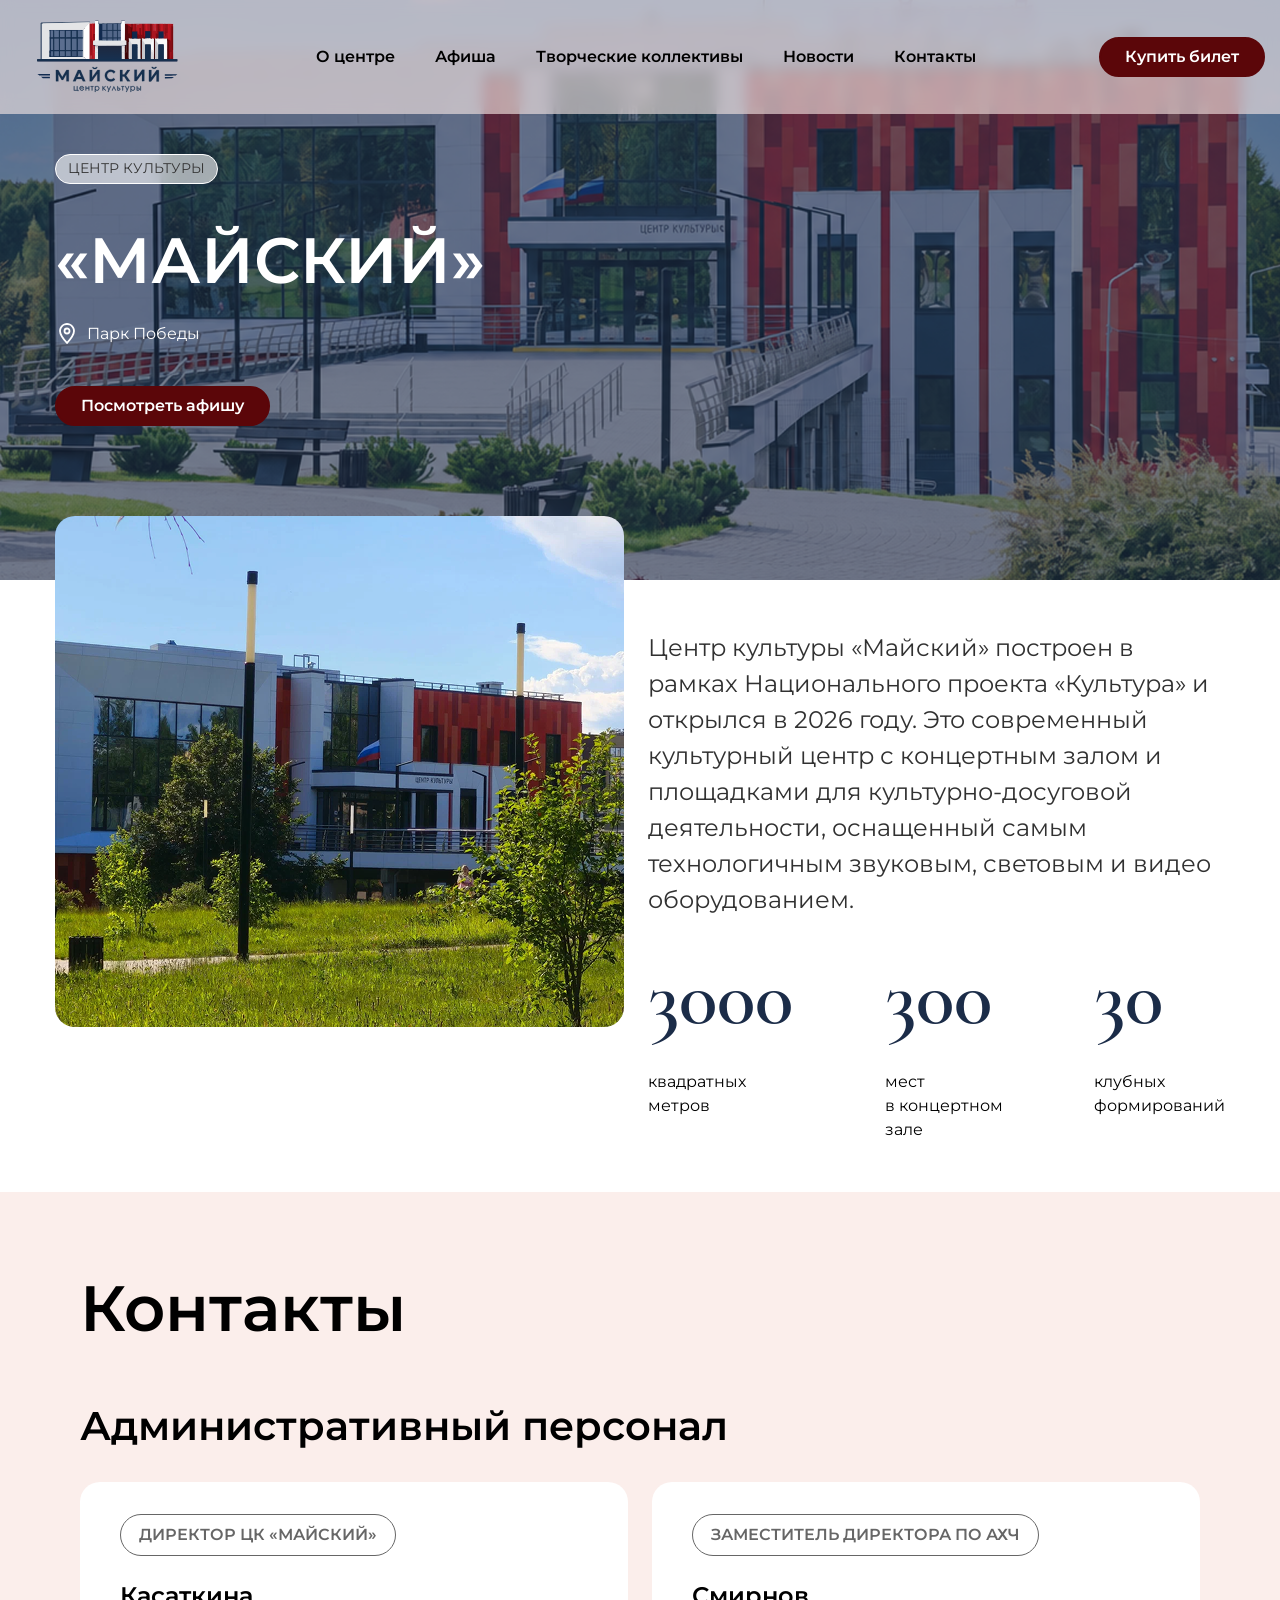
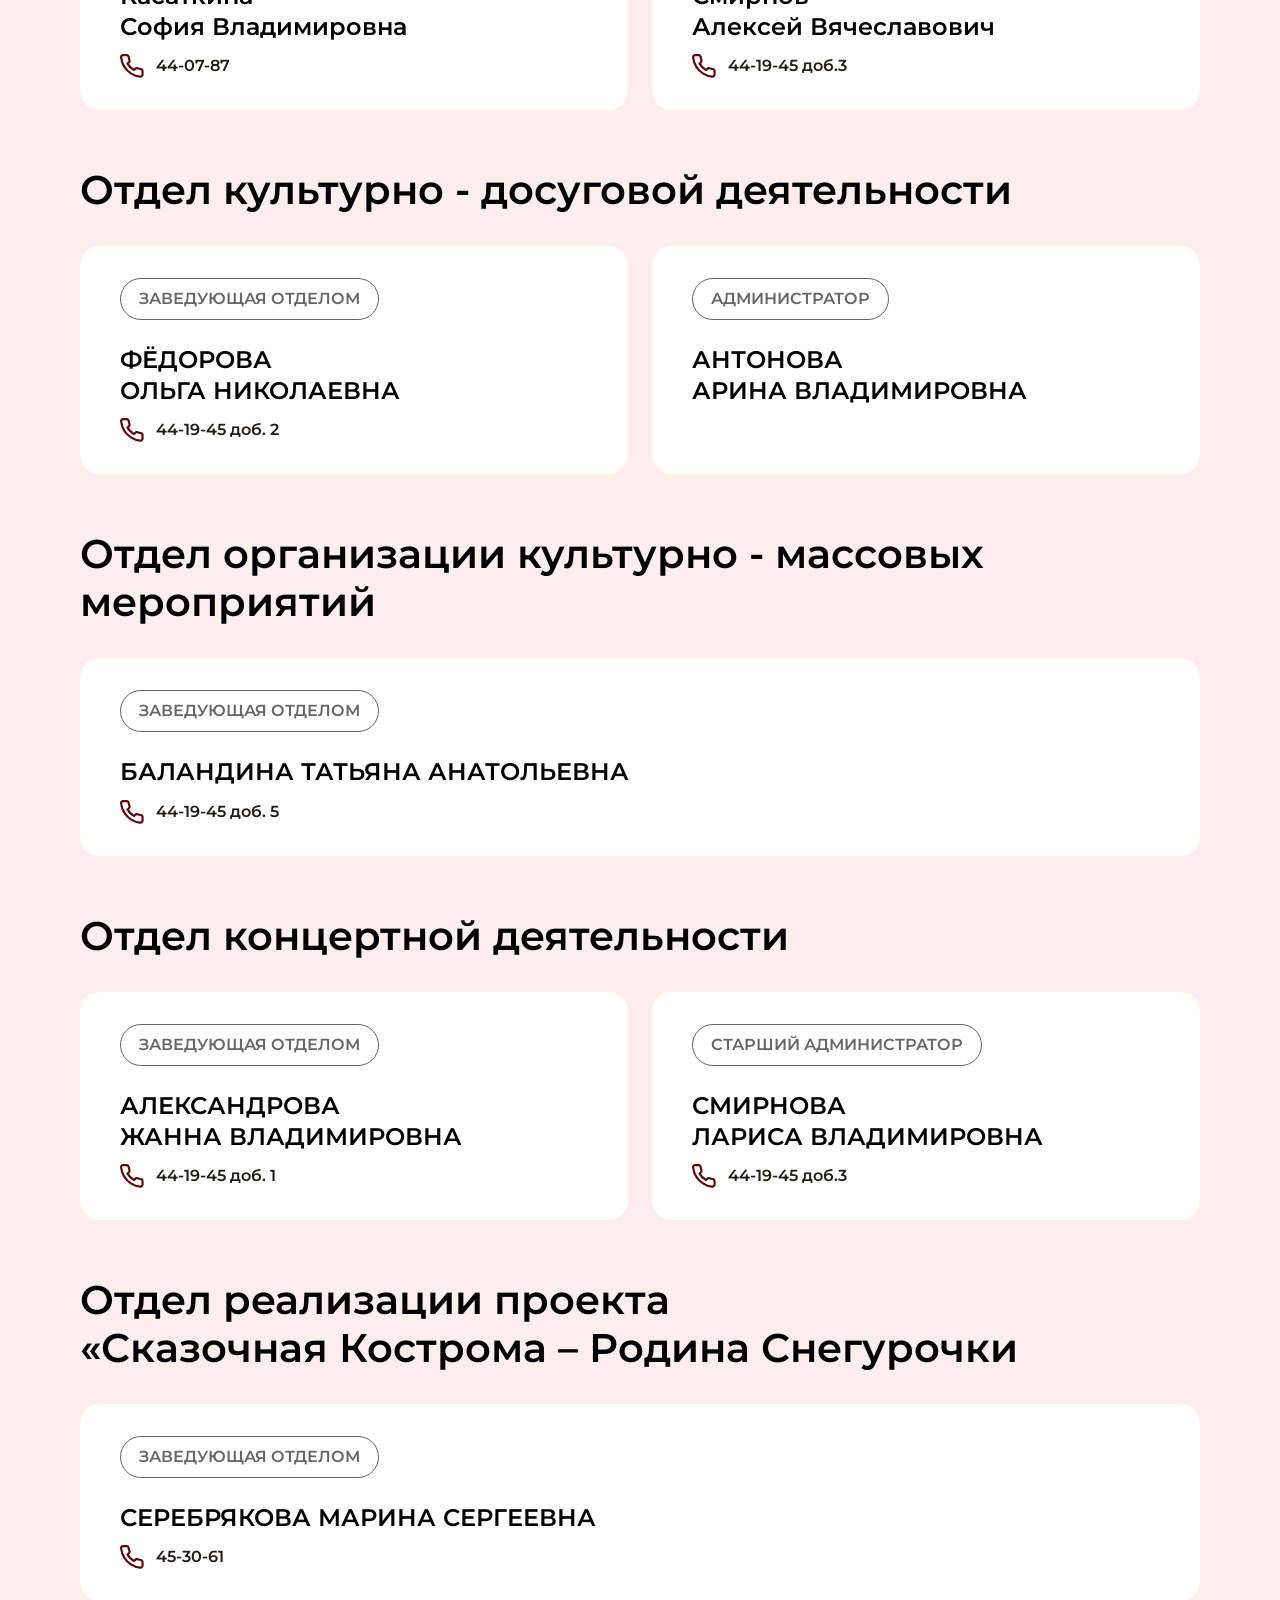
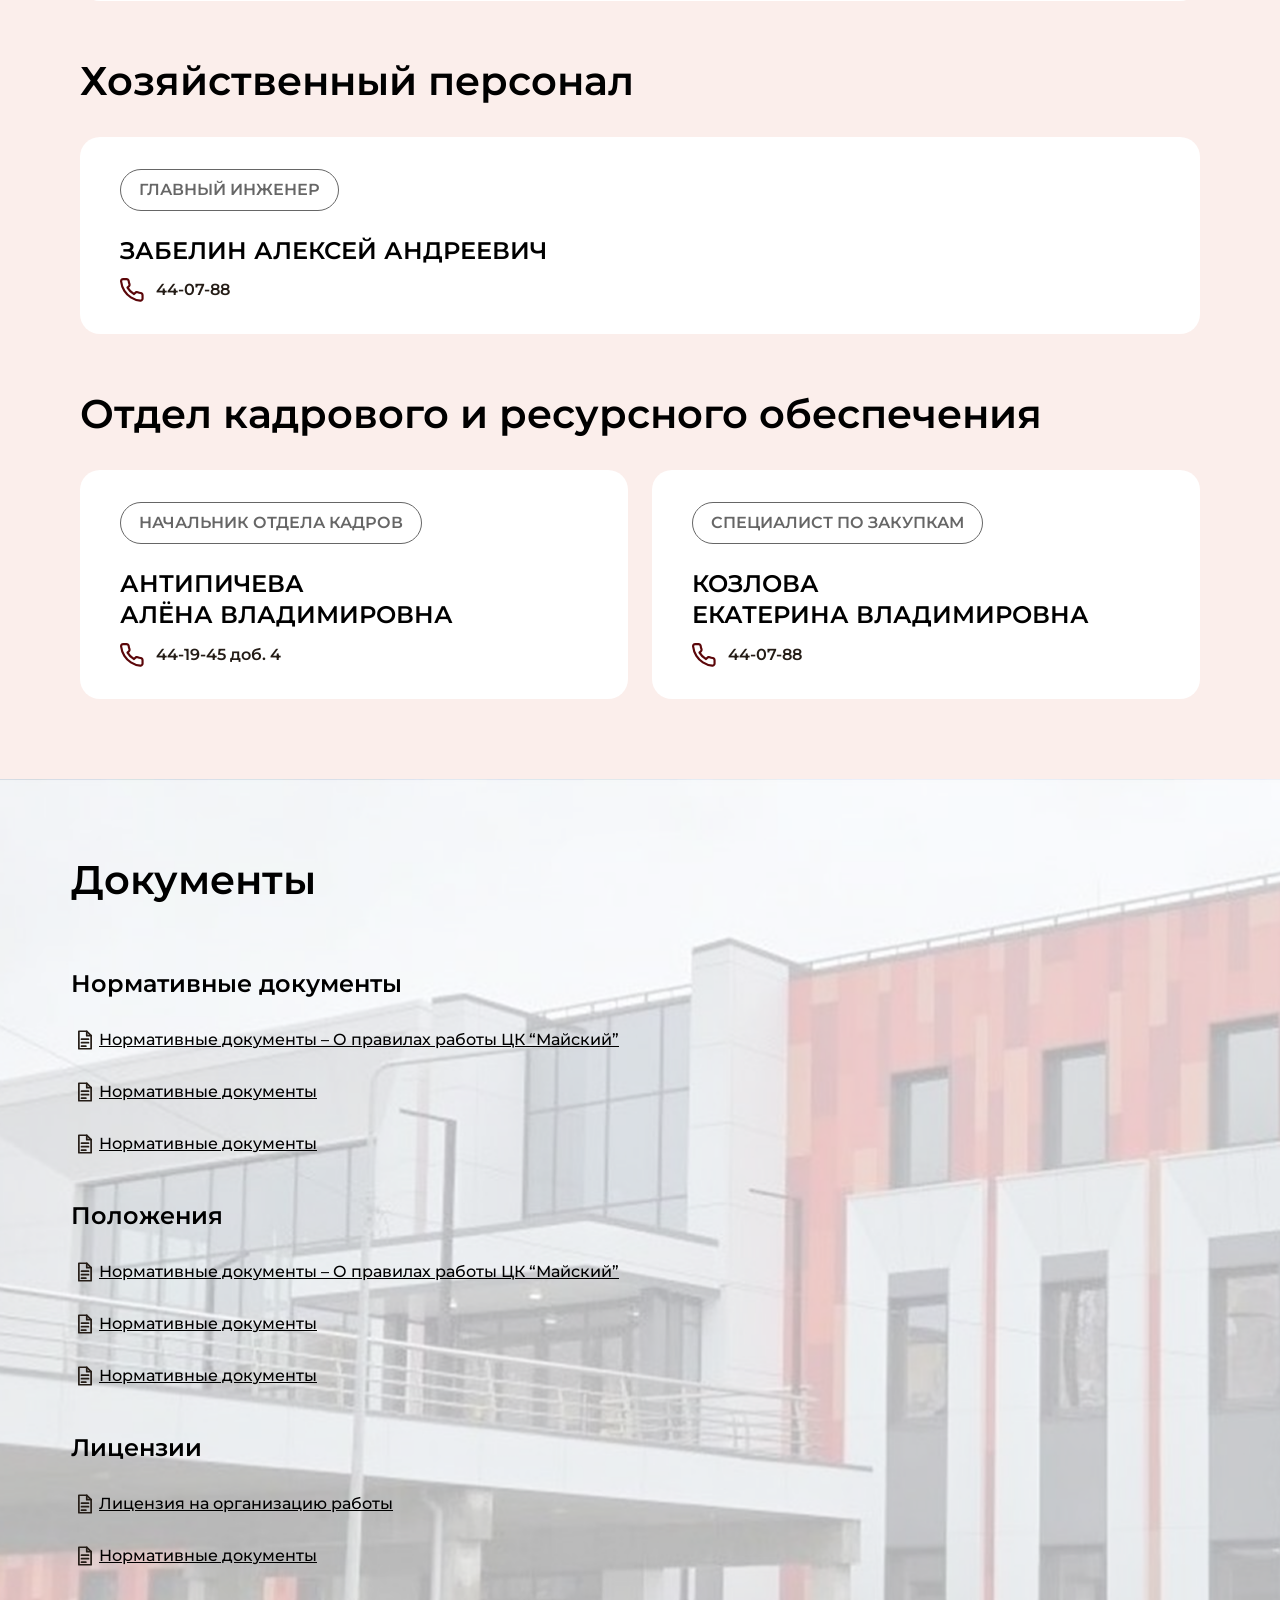
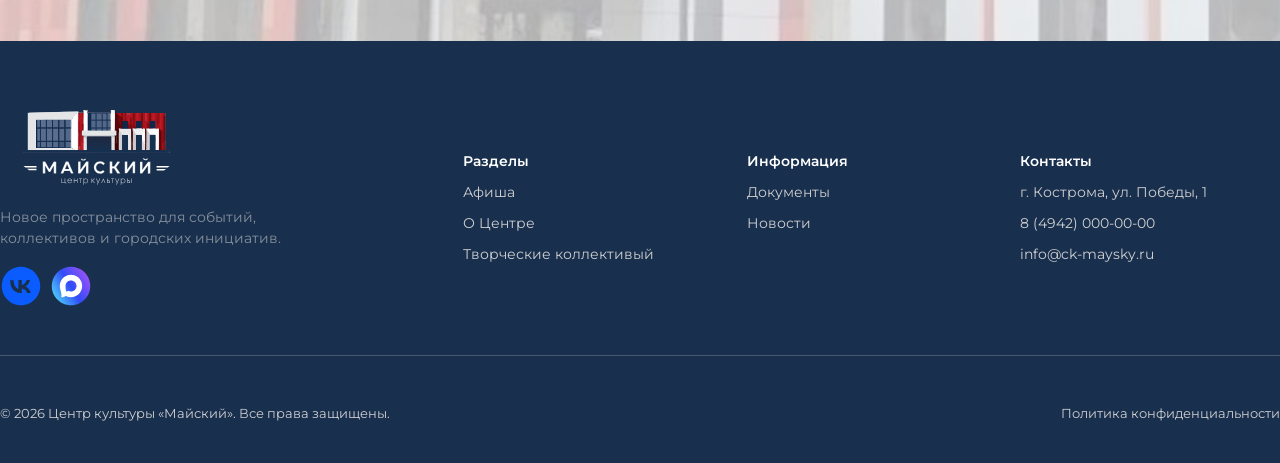
==== html/about.html @ e502e09b "Финал страницы о нас" ====
<!DOCTYPE html>
<html lang="ru">
<head>
  <meta charset="UTF-8">
  <meta name="viewport" content="width=device-width, initial-scale=1.0">
  <link rel="stylesheet" href="../css/style.css">
  <link rel="stylesheet" href="../css/header.css">
  <link rel="stylesheet" href="../css/footer.css">
  <link rel="stylesheet" href="../css/about.css">
  <title>О Центре</title>
</head>
<body>

  <header>
    <div class="header-wrapper">

      <a href="main.html" class="header__logo">
        <img src="../src/logo.svg" alt="На главную">
      </a>

      <div class="header-menu">
        <a href="" class="menu__link font-semibold-16">О центре</a>
        <a href="" class="menu__link font-semibold-16">Афиша</a>
        <a href="" class="menu__link font-semibold-16">Творческие коллективы</a>
        <a href="" class="menu__link font-semibold-16">Новости</a>
        <a href="" class="menu__link font-semibold-16">Контакты</a>
      </div>

      <button type="button" class="btn btn-primary">
        <p class="font-semibold-16">Купить билет</p>
      </button>

    </div>
  </header>

  <main>

    <div class="head-section">
      <div class="content-area head-content__left">
        <div class="head-section__badge font-regular-14">ЦЕНТР КУЛЬТУРЫ</div>
        <div class="head-section__text">
          <h1 class="font-semibold-64">«МАЙСКИЙ»</h1>
          <div class="head__location">
            <img class="location__icon" src="../src/icons/geo-white.svg" alt="">
            <p class="location__name">Парк Победы</p>
          </div>
        </div>
        <button type="button" class="btn btn-primary">
          <p class="font-semibold-16">Посмотреть афишу</p> 
        </button>
      </div>
      <div class="head-section__back">
        <div class="back-color"></div>
        <img class="back-img" src="../src/main_back.png" alt="">
      </div>
    </div>

    <section class="info-section">
      <div class="content-area">
        <div class="info-content">
          <img class="info__img" src="../src/about.png" alt="">
          <div class="wrapper-info">
            <p class="wrapper-info__description font-regular-24">Центр культуры «Майский» построен в рамках Национального проекта «Культура» и открылся в 2026 году. Это современный культурный центр с концертным залом и площадками для культурно-досуговой деятельности, оснащенный самым технологичным звуковым, световым и видео оборудованием.</p>
            <div class="info__values">
              <div class="value__item">
                <p class="value-item__number">3000</p>
                <p class="value-item__description">квадратных<br>метров</p>
              </div>
              <div class="value__item">
                <p class="value-item__number">300</p>
                <p class="value-item__description">мест<br>в концертном<br>зале</p>
              </div>
              <div class="value__item">
                <p class="value-item__number">30</p>
                <p class="value-item__description">клубных<br>формирований</p>
              </div>
            </div>
          </div>
        </div>
      </div>
    </section>

    <section class="contacts-section">
      <div class="content-area">
        <div class="contacts-content">
          <h1 class="contacts__label font-semibold-64">Контакты</h1>

          <div class="cont-item">
            
            <p class="ci__label font-semibold-40">Административный персонал</p>
            <div class="ci-cards-wrapper">

              <div class="ci-card">
                <p class="ci-card__badge">ДИРЕКТОР ЦК «МАЙСКИЙ»</p>
                <p class="ci-card__name font-semibold-24">Касаткина<br>София Владимировна</p>
                <div class="ci-card__tel-wrapper">
                  <img class="ci-card__tel-img" src="../src/icons/tel.svg" alt="">
                  <p class="ci-card__tel font-semibold-16">44-07-87</p>
                </div>
              </div>

              <div class="ci-card">
                <p class="ci-card__badge">ЗАМЕСТИТЕЛЬ ДИРЕКТОРА ПО АХЧ</p>
                <p class="ci-card__name font-semibold-24">Смирнов<br>Алексей Вячеславович</p>
                <div class="ci-card__tel-wrapper">
                  <img class="ci-card__tel-img" src="../src/icons/tel.svg" alt="">
                  <p class="ci-card__tel font-semibold-16">44-19-45 доб.3</p>
                </div>
              </div>

            </div>

          </div>

          <div class="cont-item">
            
            <p class="ci__label font-semibold-40">Отдел культурно - досуговой деятельности</p>
            <div class="ci-cards-wrapper">

              <div class="ci-card">
                <p class="ci-card__badge">ЗАВЕДУЮЩАЯ ОТДЕЛОМ</p>
                <p class="ci-card__name font-semibold-24">ФЁДОРОВА<br>ОЛЬГА НИКОЛАЕВНА</p>
                <div class="ci-card__tel-wrapper">
                  <img class="ci-card__tel-img" src="../src/icons/tel.svg" alt="">
                  <p class="ci-card__tel font-semibold-16">44-19-45 доб. 2</p>
                </div>
              </div>

              <div class="ci-card">
                <p class="ci-card__badge">АДМИНИСТРАТОР</p>
                <p class="ci-card__name font-semibold-24">АНТОНОВА<br>АРИНА ВЛАДИМИРОВНА</p>
                <div class="ci-card__tel-wrapper opacity-0">
                  <img class="ci-card__tel-img" src="../src/icons/tel.svg" alt="">
                  <p class="ci-card__tel font-semibold-16">44-19-45 доб.3</p>
                </div>
              </div>

            </div>

          </div>

          <div class="cont-item">
            
            <p class="ci__label font-semibold-40">Отдел организации культурно - массовых мероприятий</p>
            <div class="ci-cards-wrapper">

              <div class="ci-card">
                <p class="ci-card__badge">ЗАВЕДУЮЩАЯ ОТДЕЛОМ</p>
                <p class="ci-card__name font-semibold-24">БАЛАНДИНА ТАТЬЯНА АНАТОЛЬЕВНА</p>
                <div class="ci-card__tel-wrapper">
                  <img class="ci-card__tel-img" src="../src/icons/tel.svg" alt="">
                  <p class="ci-card__tel font-semibold-16">44-19-45 доб. 5</p>
                </div>
              </div>
            </div>

          </div>

          <div class="cont-item">
            
            <p class="ci__label font-semibold-40">Отдел концертной деятельности</p>
            <div class="ci-cards-wrapper">

              <div class="ci-card">
                <p class="ci-card__badge">ЗАВЕДУЮЩАЯ ОТДЕЛОМ</p>
                <p class="ci-card__name font-semibold-24">АЛЕКСАНДРОВА<br>ЖАННА ВЛАДИМИРОВНА</p>
                <div class="ci-card__tel-wrapper">
                  <img class="ci-card__tel-img" src="../src/icons/tel.svg" alt="">
                  <p class="ci-card__tel font-semibold-16">44-19-45 доб. 1</p>
                </div>
              </div>

              <div class="ci-card">
                <p class="ci-card__badge">СТАРШИЙ АДМИНИСТРАТОР</p>
                <p class="ci-card__name font-semibold-24">СМИРНОВА<br>ЛАРИСА ВЛАДИМИРОВНА</p>
                <div class="ci-card__tel-wrapper  ">
                  <img class="ci-card__tel-img" src="../src/icons/tel.svg" alt="">
                  <p class="ci-card__tel font-semibold-16">44-19-45 доб.3</p>
                </div>
              </div>

            </div>

          </div>

          <div class="cont-item">
            
            <p class="ci__label font-semibold-40">Отдел реализации проекта<br>«Сказочная Кострома – Родина Снегурочки</p>
            <div class="ci-cards-wrapper">

              <div class="ci-card">
                <p class="ci-card__badge">ЗАВЕДУЮЩАЯ ОТДЕЛОМ</p>
                <p class="ci-card__name font-semibold-24">СЕРЕБРЯКОВА МАРИНА СЕРГЕЕВНА</p>
                <div class="ci-card__tel-wrapper">
                  <img class="ci-card__tel-img" src="../src/icons/tel.svg" alt="">
                  <p class="ci-card__tel font-semibold-16">45-30-61</p>
                </div>
              </div>

            </div>

          </div>

          <div class="cont-item">
            
            <p class="ci__label font-semibold-40">Хозяйственный персонал</p>
            <div class="ci-cards-wrapper">

              <div class="ci-card">
                <p class="ci-card__badge">ГЛАВНЫЙ ИНЖЕНЕР</p>
                <p class="ci-card__name font-semibold-24">ЗАБЕЛИН АЛЕКСЕЙ АНДРЕЕВИЧ</p>
                <div class="ci-card__tel-wrapper">
                  <img class="ci-card__tel-img" src="../src/icons/tel.svg" alt="">
                  <p class="ci-card__tel font-semibold-16">44-07-88</p>
                </div>
              </div>

            </div>

          </div>

          <div class="cont-item">
            
            <p class="ci__label font-semibold-40">Отдел кадрового и ресурсного обеспечения</p>
            <div class="ci-cards-wrapper">

              <div class="ci-card">
                <p class="ci-card__badge">НАЧАЛЬНИК ОТДЕЛА КАДРОВ</p>
                <p class="ci-card__name font-semibold-24">АНТИПИЧЕВА<br>АЛЁНА ВЛАДИМИРОВНА</p>
                <div class="ci-card__tel-wrapper">
                  <img class="ci-card__tel-img" src="../src/icons/tel.svg" alt="">
                  <p class="ci-card__tel font-semibold-16">44-19-45 доб. 4</p>
                </div>
              </div>

              <div class="ci-card">
                <p class="ci-card__badge">СПЕЦИАЛИСТ ПО ЗАКУПКАМ</p>
                <p class="ci-card__name font-semibold-24">КОЗЛОВА<br>ЕКАТЕРИНА ВЛАДИМИРОВНА</p>
                <div class="ci-card__tel-wrapper">
                  <img class="ci-card__tel-img" src="../src/icons/tel.svg" alt="">
                  <p class="ci-card__tel font-semibold-16">44-07-88</p>
                </div>
              </div>

            </div>

          </div>

        </div>
      </div>
    </section>

    <section class="documents-section">
      <div class="content-area">
        <div class="documents-content">
          <h1 class="documents__label">Документы</h1>

          <div class="documents__items">
            
            <div class="doc-item">
              <p class="doc-item__label">Нормативные документы</p>

              <div class="doc-item__link">
                <img class="doc-item__icon" src="../src/icons/doc-icon.svg" alt="">
                <a href="" class="doc-item__name">Нормативные документы – О правилах работы ЦК “Майский”</a>
              </div>
              <div class="doc-item__link">
                <img class="doc-item__icon" src="../src/icons/doc-icon.svg" alt="">
                <a href="" class="doc-item__name">Нормативные документы</a>
              </div>
              <div class="doc-item__link">
                <img class="doc-item__icon" src="../src/icons/doc-icon.svg" alt="">
                <a href="" class="doc-item__name">Нормативные документы</a>
              </div>

            </div>

            <div class="doc-item">
              <p class="doc-item__label">Положения</p>

              <div class="doc-item__link">
                <img class="doc-item__icon" src="../src/icons/doc-icon.svg" alt="">
                <a href="" class="doc-item__name">Нормативные документы – О правилах работы ЦК “Майский”</a>
              </div>
              <div class="doc-item__link">
                <img class="doc-item__icon" src="../src/icons/doc-icon.svg" alt="">
                <a href="" class="doc-item__name">Нормативные документы</a>
              </div>
              <div class="doc-item__link">
                <img class="doc-item__icon" src="../src/icons/doc-icon.svg" alt="">
                <a href="" class="doc-item__name">Нормативные документы</a>
              </div>

            </div>

            <div class="doc-item">
              <p class="doc-item__label">Лицензии</p>

              <div class="doc-item__link">
                <img class="doc-item__icon" src="../src/icons/doc-icon.svg" alt="">
                <a href="" class="doc-item__name">Лицензия на организацию работы</a>
              </div>
              <div class="doc-item__link">
                <img class="doc-item__icon" src="../src/icons/doc-icon.svg" alt="">
                <a href="" class="doc-item__name">Нормативные документы</a>
              </div>

            </div>
            
          </div>

        </div>
      </div>
      <img class="doc-background-img" src="../src/doc-back-img.png" alt="">
      <!-- <div class="doc-background-blur"></div> -->
    </section>

  </main>

  <footer class="footer">

    <div class="footer__up-content">

      <div class="info__wrapper">
        <a href="main.html" class="info__logo">
          <img src="../src/footer-logo.svg" alt="На главную">
        </a>
        <p class="info__description">Новое пространство для событий,<br>коллективов и городских инициатив.</p>
        <div class="info__social-network">
          <a class="social-network" href="">
            <img class="social-network-img" src="../src/icons/Vk.svg" alt="vk">
          </a>
          <a class="social-network" href="">
            <img class="social-network-img" src="../src/icons/MAX.svg" alt="max">
          </a>
        </div>
      </div>

      <div class="footer__menu-wrapper">
        <div class="footer__menu-column">
          <a href="" class="footer__menu-label">Разделы</a>
          <a href="" class="footer__menu-item">Афиша</a>
          <a href="" class="footer__menu-item">О Центре</a>
          <a href="" class="footer__menu-item">Творческие коллективый</a>
        </div>
        <div class="footer__menu-column second-column">
          <a href="" class="footer__menu-label">Информация</a>
          <a href="" class="footer__menu-item">Документы</a>
          <a href="" class="footer__menu-item">Новости</a>
        </div>
        <div class="footer__menu-column third-column">
          <a href="" class="footer__menu-label">Контакты</a>
          <a href="" class="footer__menu-item">г. Кострома, ул. Победы, 1</a>
          <a href="" class="footer__menu-item">8 (4942) 000-00-00</a>
          <a href="" class="footer__menu-item">info@ck-maysky.ru</a>
        </div>
      </div>

    </div>

    <hr class="footer__devider">

    <div class="footer__bottom-content">
      <p class="copyright">© 2026 Центр культуры «Майский». Все права защищены.</p>
      <a href="" class="privacy__label">Политика конфиденциальности</a>
    </div>

  </footer>

</body>
</html>
---- css/style.css ----
@font-face {
  font-family: "Montserrat";
  src: url("../src/fonts/Montserrat-Regular.woff2") format("woff2");
  font-weight: 400;
  font-style: normal;
  font-display: swap;
}

@font-face {
  font-family: "Montserrat";
  src: url("../src/fonts/Montserrat-Medium.woff2") format("woff2");
  font-weight: 500;
  font-style: normal;
  font-display: swap;
}

@font-face {
  font-family: "Montserrat";
  src: url("../src/fonts/Montserrat-SemiBold.woff2") format("woff2");
  font-weight: 600;
  font-style: normal;
  font-display: swap;
}

@font-face {
  font-family: "Montserrat";
  src: url("../src/fonts/Montserrat-Bold.woff2") format("woff2");
  font-weight: 700;
  font-style: normal;
  font-display: swap;
}

@font-face {
  font-family: "CormorantGaramond";
  src: url("../src/fonts/CormorantGaramond-SemiBold.woff2") format("woff2");
  font-weight: 600;
  font-style: normal;
  font-display: swap;
}

:root {
  color-scheme: light;

  --color-red-900: #390101;
  --color-red-700: #5B0609;
  --color-red-500: #9B1B1B;
  --color-navy-900: #182F4E;
  --color-navy-700: #17304F;
  --color-neutral-white: #FFFFFF;
  --color-neutral-50: #F5F5F5;
  --color-neutral-100: #EAEAEA;
  --color-neutral-200: #D9D9D9;
  --color-neutral-300: #BEBEBE;
  --color-neutral-400: #929292;
  --color-neutral-500: #6E6255;
  --color-neutral-900: #241C16;
  --color-neutral-black: #000000;
  --color-tint-cream: #FEEDE9;
  --color-tint-purple: #E5C6FF;
  --color-tint-blue: #D4E4FF;
  --color-tint-mint: #C2F7B9;
  --color-blue-600: #0347BD;

  --brand-primary: var(--color-red-700);
  --brand-primary-dark: var(--color-red-900);
  --brand-accent: var(--color-red-500);
  --brand-secondary: var(--color-navy-700);
  --brand-secondary-dark: var(--color-navy-900);
  --text-primary: var(--color-neutral-900);
  --text-secondary: var(--color-neutral-500);
  --text-muted: var(--color-neutral-400);
  --text-inverse: var(--color-neutral-white);
  --bg-default: var(--color-neutral-white);
  --bg-subtle: var(--color-neutral-50);
  --bg-tint: var(--color-tint-cream);
  --border-default: var(--color-neutral-300);
  --border-subtle: var(--color-neutral-200);
  --link: var(--color-blue-600);
  --surface-dark: var(--color-color-navy-900);
}

*,
*::before,
*::after {
  margin: 0;
  padding: 0;
  box-sizing: border-box;
}

* {
  -webkit-tap-highlight-color: transparent;
}

*::before,
*::after {
  font: inherit;
  color: inherit;
}

html {
  min-height: 100%;
  overflow-x: hidden;
  scroll-behavior: smooth;
  -webkit-text-size-adjust: 100%;
  text-size-adjust: 100%;
  color-scheme: light dark;
}

html,
body {
  font-family: "Montserrat", sans-serif;
  line-height: 1.5;
  -webkit-font-smoothing: antialiased;
  -moz-osx-font-smoothing: grayscale;
  text-rendering: optimizeLegibility;
}

body {
  min-height: 100vh;
  min-height: 100dvh;
  user-select: none;
  background-color: canvas;
  color: canvastext;
}

p, span, a, li, h1, h2, h3, h4, h5, h6,
td, th, blockquote, figcaption, label {
  user-select: text;
}

img, picture, video, canvas, svg {
  display: block;
  max-width: 100%;
}

img {
  height: auto;
  font-style: italic;
  background-repeat: no-repeat;
  background-size: cover;
  shape-margin: 1rem;
}

input, button, textarea, select {
  font: inherit;
  color: inherit;
  background: none;
  border: none;
  outline: none;
}

input, textarea, [contenteditable] {
  user-select: text;
}

textarea {
  resize: vertical;
}

input[type="search"]::-webkit-search-decoration,
input[type="search"]::-webkit-search-cancel-button {
  -webkit-appearance: none;
}

button,
[role="button"] {
  cursor: pointer;
}

button:disabled {
  cursor: not-allowed;
}

.btn {
  border: none;
  outline: none;
  cursor: pointer;
  font-family: inherit;
  flex-shrink: 0;
  background: 0; 
  transition: all 0.2s ease;
  color: inherit;
  -webkit-tap-highlight-color: transparent;
  text-decoration: none;
  border-radius: 32px;
  padding: 8px 24px;
  height: 40px;
  display: flex;
  align-items: center;
  justify-content: center;
}

.btn:active {
  transform: scale(.97);
}

a {
  color: inherit;
  text-decoration: none;
}

ul, ol {
  list-style: none;
}

table {
  border-collapse: collapse;
  border-spacing: 0;
}

blockquote, figure {
  margin: 0;
}

hr {
  border: none;
  border-top: 1px solid currentColor;
  opacity: .2;
}

h1, h2, h3, h4, h5, h6, p, li, figcaption {
  overflow-wrap: break-word;
}

:focus-visible {
  outline: 2px solid currentColor;
  outline-offset: 2px;
}

:focus:not(:focus-visible) {
  outline: none;
}

::selection {
  background-color: color-mix(in srgb, currentColor 20%, transparent);
}

@media (prefers-reduced-motion: reduce) {
  *,
  *::before,
  *::after {
    animation-duration: .01ms !important;
    animation-iteration-count: 1 !important;
    transition-duration: .01ms !important;
    scroll-behavior: auto !important;
  }
}

.font-regular-14 {
  font-family: "Montserrat", sans-serif;
  font-size: 14px;
  font-weight: 400;
  line-height: 140%;
  letter-spacing: 0%;
}

.font-regular-16 {
  font-family: "Montserrat", sans-serif;
  font-size: 16px;
  font-weight: 400;
  line-height: 150%;
  letter-spacing: 0%;
}

.font-regular-24 {
  font-family: "Montserrat", sans-serif;
  font-size: 24px;
  font-weight: 400;
  line-height: 150%;
  letter-spacing: 0%;
}

.font-medium-32 {
  font-family: "Montserrat", sans-serif;
  font-size: 32px;
  font-weight: 500;
  line-height: 130%;
  letter-spacing: 0%;
}

.font-semibold-12 {
  font-family: "Montserrat", sans-serif;
  font-size: 12px;
  font-weight: 600;
  line-height: 130%;
  letter-spacing: 2%;
}

.font-semibold-14 {
  font-family: "Montserrat", sans-serif;
  font-size: 14px;
  font-weight: 600;
  line-height: 130%;
  letter-spacing: 2%;
}

.font-semibold-16 {
  font-family: "Montserrat", sans-serif;
  font-size: 16px;
  font-weight: 600;
  line-height: 150%;
  letter-spacing: 0%;
}

.font-semibold-20 {
  font-family: "Montserrat", sans-serif;
  font-size: 20px;
  font-weight: 600;
  line-height: 130%;
  letter-spacing: 0%;
}

.font-semibold-24 {
  font-family: "Montserrat", sans-serif;
  font-size: 24px;
  font-weight: 600;
  line-height: 130%;
  letter-spacing: 0%;
}

.font-semibold-40 {
  font-family: "Montserrat", sans-serif;
  font-size: 40px;
  font-weight: 600;
  line-height: 120%;
  letter-spacing: 0%;
}

.font-semibold-64 {
  font-family: "Montserrat", sans-serif;
  font-size: 64px;
  font-weight: 600;
  line-height: 115%;
  letter-spacing: 0%;
}

.btn-primary {
  background-color: var(--brand-primary);
  color: var(--text-inverse);
  border: 2px solid var(--brand-primary);
}

.btn-primary:hover {
  background-color: #9D6A6B;
  border: 2px solid var(--brand-primary);
}

.btn-primary-disabled {
  background-color: #D1ACAD;
}

.btn-secondary {
  color: var(--brand-primary);
  border: 2px solid var(--brand-primary);
}

.btn-secondary:hover {
  background-color: #FEDED6;
  border: 2px solid var(--brand-primary);
}

.btn-secondary-disabled {
  background-color: #D1ACAD;
}

.card {
  transition: all 0.2s ease;
}

.card:hover {
  transform: scale(1.03);
}

.content-area {
  max-width: 1248px;
  width: 100%;
}

@media (max-width: 1440px) {
  .content-area {
    max-width: 1170px;
  }
}
---- css/header.css ----
.header-wrapper {
  position: fixed;
  width: 100vw;
  display: flex;
  align-items: center;
  justify-content: space-between;
  padding: 16px 15px; 
  background-color: #FEEDE999;
  z-index: 10;
  backdrop-filter: blur(7px);
}

.header-menu {
  display: flex;
  align-items: center;
  justify-content: center;
  gap: 40px;
}
---- css/footer.css ----
.footer {
  width: 100vw;
  display: flex;
  flex-direction: column;
  align-items: center;
  justify-content: center;
  gap: 48px;
  background-color: var(--color-navy-900);
  padding: 64px 0 40px 0;
  color: var(--color-neutral-white);
}

.footer__up-content {
  width: 100%;
  display: flex;
  align-items: center;
  justify-content: space-between;
  max-width: 1280px;
}

.info__wrapper {
  display: flex;
  flex-direction: column;
  align-items: start;
  justify-content: center;
  gap: 16px;
}

.info__description {
  font-family: "Montserrat", sans-serif;
  font-size: 14px;
  font-weight: 400;
  color: #86909C;
}

.info__social-network {
  display: flex;
  align-items: center;
  justify-content: center;
  gap: 8px;
}

.social-network {
  width: 42px;
}

.footer__menu-wrapper {
  display: flex;
  align-items: start;
  justify-content: center;
  gap: 93px;
}

.footer__menu-column {
  display: flex;
  flex-direction: column;
  align-items: start;
  justify-content: center;
  gap: 14px;
}

.second-column {
  width: 180px;
}

.third-column {
  width: 260px;
}

.footer__menu-label {
  font-family: "Montserrat", sans-serif;
  font-size: 14px;
  font-weight: 600;
  height: 17px;
}

.footer__menu-item {
  font-family: "Montserrat", sans-serif;
  font-size: 14px;
  font-weight: 400;
  color: #D0D0D0;
  height: 17px;
}

.footer__devider {
  height: 1px;
  color: var(--color-neutral-white);
  width: 100vw;
}

.footer__bottom-content {
  width: 100%;
  display: flex;
  align-items: center;
  justify-content: space-between;
  max-width: 1280px;
}

.copyright, .privacy__label {
  font-family: "Montserrat", sans-serif;
  font-size: 13px;
  font-weight: 400;
  color: #D0D0D0;
}

@media (max-width: 1440px) {
  .footer__up-content {
    max-width: 1280px;
  }

  .footer__devider {
    max-width: 1280px;
  }
}
---- css/about.css ----
.head-section {
  width: 100vw;
  display: flex;
  align-items: center;
  justify-content: center;
  height: 580px;
  /* height: 100vh; */
  position: relative;
  overflow: hidden;
}

.head-content__left {
  display: flex;
  flex-direction: column;
  align-items: start;
  justify-content: center;
  gap: 40px;
  text-align: start;
}

.head-section__badge {
  color: #363636;
  display: flex;
  align-items: center;
  justify-content: center;
  padding: 4px 12px;
  background-color: #FFFFFF99;
  border-radius: 100px;
  border: 1px solid #FFFFFF;
  backdrop-filter: blur(8px);
}

.head-section__text {
  color: #FFFFFF;
  display: flex;
  flex-direction: column;
  align-items: start;
  justify-content: center;
  gap: 24px;
}

.head__location {
  display: flex;
  align-items: center;
  justify-content: center;
  gap: 8px;
}

.location__icon {
  width: 24px;
}

.location__name {
  font-family: "Montserrat", sans-serif;
  font-size: 16px;
  font-weight: 400;
  color: #FFFFFF;
}

.head-section__back {
  position: absolute;
  top: 50%;
  left: 50%;
  transform: translate(-50%, -50%);
  width: 100%;
  height: 100%;
  z-index: -1;
}

.back-color {
  width: 100%;
  height: 100%;
  background-color: #1B2C4899;
  position: absolute;
  top: 50%;
  left: 50%;
  transform: translate(-50%, -50%);
}

.back-img {
  width: 102vw;
  max-width: none;
  position: absolute;
  top: 50%;
  left: 50%;
  transform: translate(-50%, -50%);
  z-index: -1;
}

.info-section {
  display: flex;
  align-items: center;
  justify-content: center;
  padding: 50px 0;
}

.info-content {
  display: flex;
  align-items: center;
  justify-content: space-between;
  width: 100%;
  gap: 24px;
}

.info__img {
  width: 569px;
  border-radius: 20px;
  margin-top: -230px;
}

.wrapper-info {
  display: flex;
  flex-direction: column;
  align-items: start;
  justify-content: center;
  gap: 20px;
}

.wrapper-info__description {
  color: #313131;
}

.info__values {
  display: flex;
  align-items: start;
  justify-content: space-between;
  width: 100%;
}

.value__item {
  display: flex;
  flex-direction: column;
  align-items: start;
  justify-content: center;
  gap: 12px;
}

.value-item__number {
  font-family: "CormorantGaramond", sans-serif;
  font-size: 80px;
  font-weight: 600;
  color: #1B2C48;
}

.value-item__description {
  font-family: "Montserrat", sans-serif;
  font-size: 16px;
  font-weight: 400;
  letter-spacing: 0%;
}

.contacts-section {
  padding: 80px;
  display: flex;
  align-items: center;
  justify-content: center;
  background-color: #FBEEEB;
}

.contacts-content {
  display: flex;
  flex-direction: column;
  align-items: center;
  justify-content: center;
  width: 100%;
  gap: 56px;
}

.contacts__label {
  width: 100%;
}

.cont-item {
  display: flex;
  flex-direction: column;
  align-items: center;
  justify-content: center;
  gap: 32px;
  width: 100%;
}

.ci__label {
  width: 100%;
}

.ci-cards-wrapper {
  width: 100%;
  display: flex;
  align-items: center;
  justify-content: center;
  gap: 24px;
  height: 100%;
}

.ci-card {
  display: flex;
  flex-direction: column;
  align-items: start;
  justify-content: start;
  gap: 24px;
  padding: 32px 40px;
  background-color: #FFFFFF;
  border-radius: 20px;
  width: 100%;
  height: 100%;
}

.ci-card__badge {
  font-family: "Montserrat", sans-serif;
  font-size: 16px;
  font-weight: 600;
  color: #666666;
  padding: 8px 18px;
  border: 1px solid #666666;
  border-radius: 50px;
}

.ci-card__tel-wrapper {
  display: flex;
  align-items: center;
  justify-content: center;
  gap: 12px;
  margin-top: -12px;
}

.ci-card__tel-img {
  width: 24px;
}

.ci-card__tel {
  color: var(--text-primary);
}

.opacity-0 {
  opacity: 0;
}

/* docs */

.documents-section {
  position: relative;
  display: flex;
  align-items: center;
  justify-content: center;
  padding: 71px;
}

.doc-background-img {
  position: absolute;
  inset: 0;
  width: 100%;
  height: 100%;
  object-fit: cover;
  object-position: center;
  z-index: -2;
  pointer-events: none;
}

.doc-background-blur {
  width: 100vw;
  height: 100%;
  position: absolute;
  top: 0;
  left: 0;
  background-color: #FFFFFF99;
  z-index: -1;
  backdrop-filter: blur(4px);
}

.documents-content {
  display: flex;
  flex-direction: column;
  align-items: start;
  justify-content: center;
  gap: 56px;
}

.documents__label {
  font-family: "Montserrat", sans-serif;
  font-size: 40px;
  font-weight: 600;
}

.documents__items {
  display: flex;
  flex-direction: column;
  align-items: start;
  justify-content: center;
  gap: 40px;
}

.doc-item {
  display: flex;
  flex-direction: column;
  align-items: start;
  justify-content: center;
  gap: 24px;
}

.doc-item__label {
  font-family: "Montserrat", sans-serif;
  font-size: 24px;
  font-weight: 600;
}

.doc-item__link {
  display: flex;
  align-items: center;
  justify-content: center;
}

.doc-item__icon {
  width: 28px;
}

.doc-item__name {
  font-family: "Montserrat", sans-serif;
  font-size: 16px;
  font-weight: 500;
  text-decoration: underline;
}

/* docs */
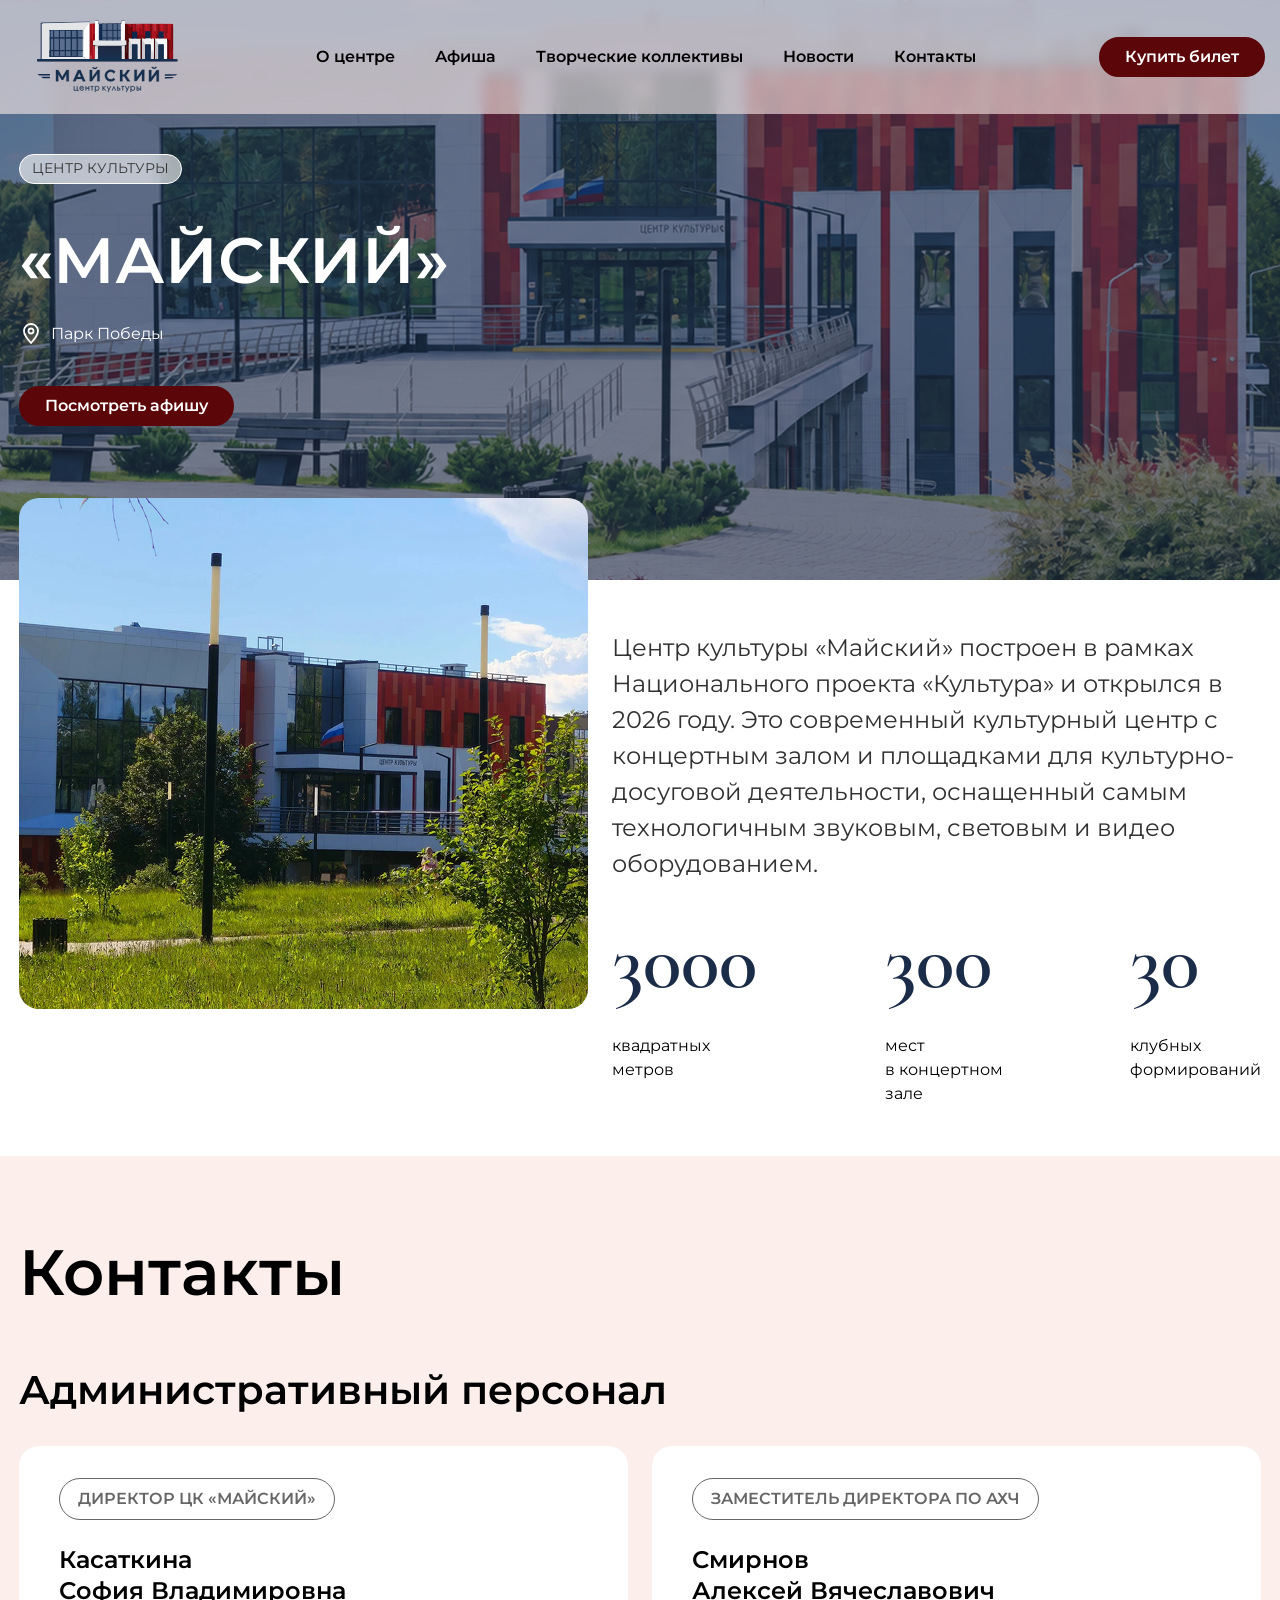
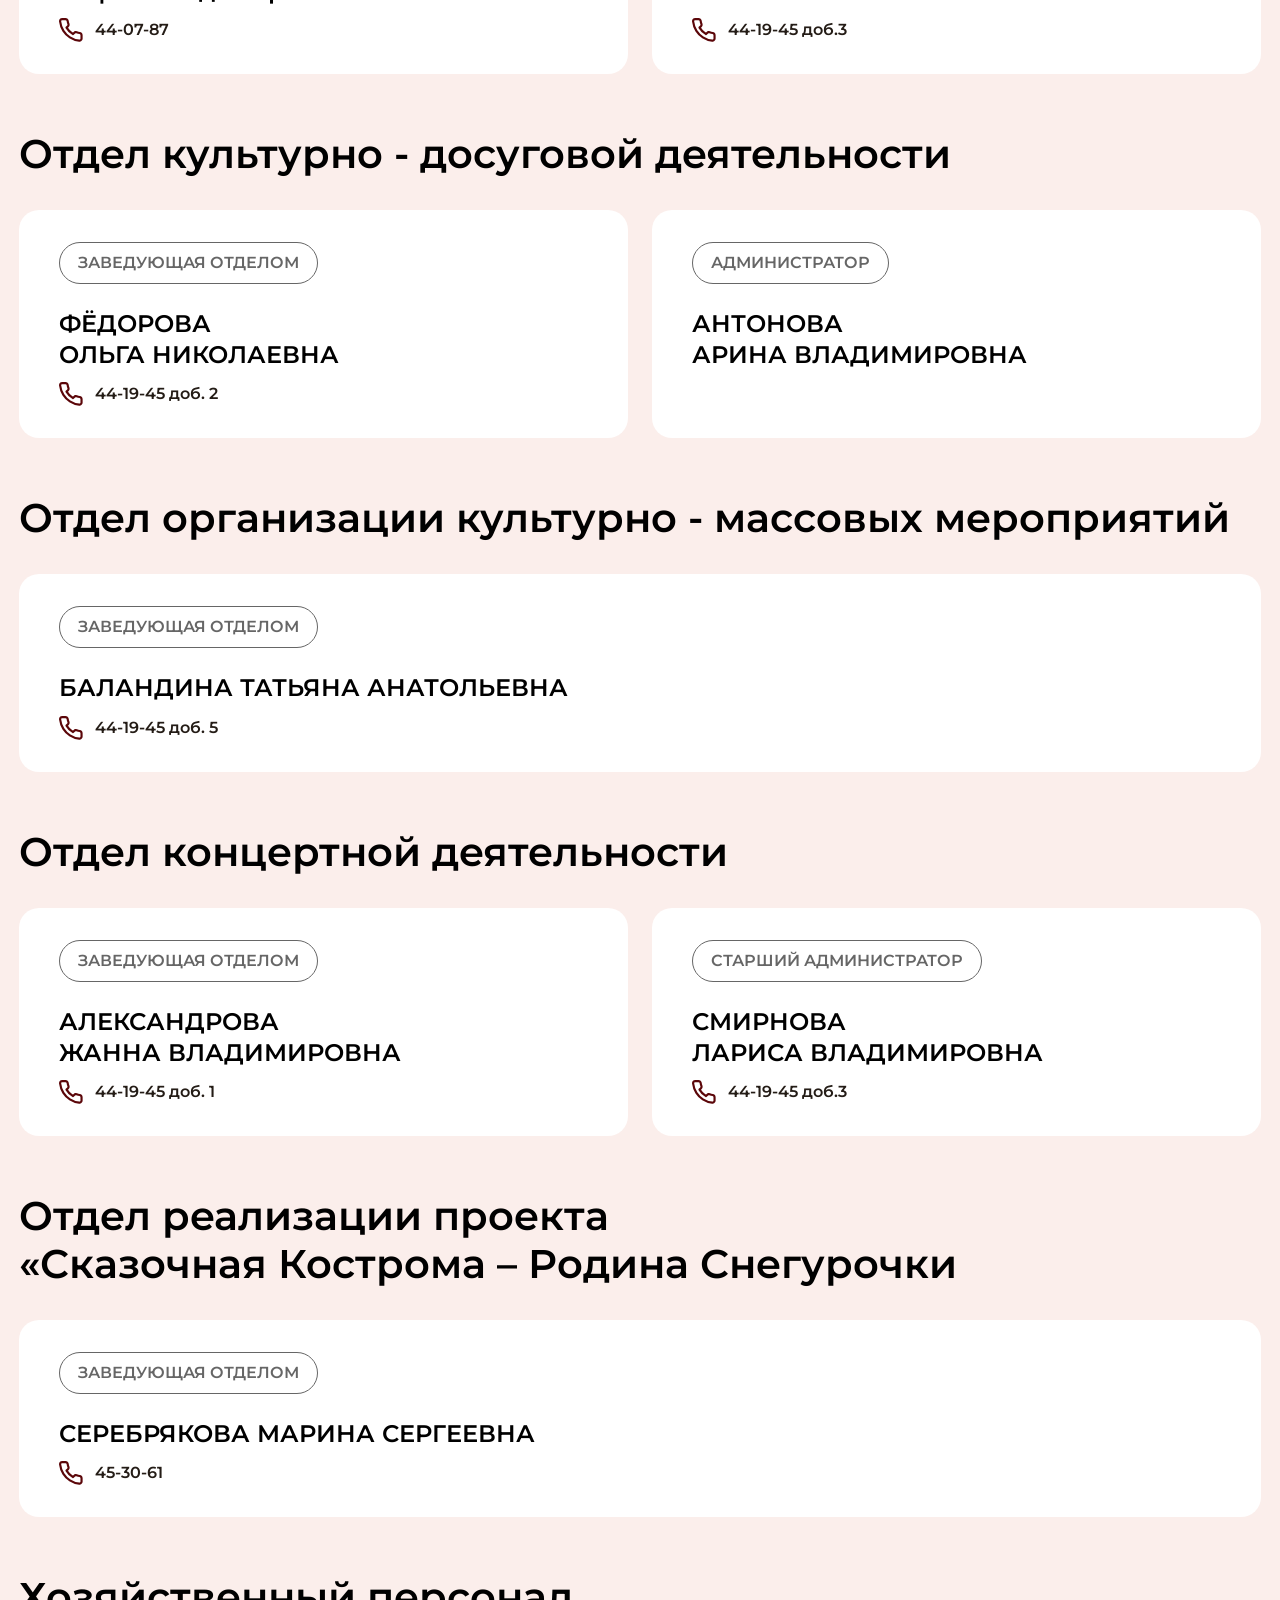
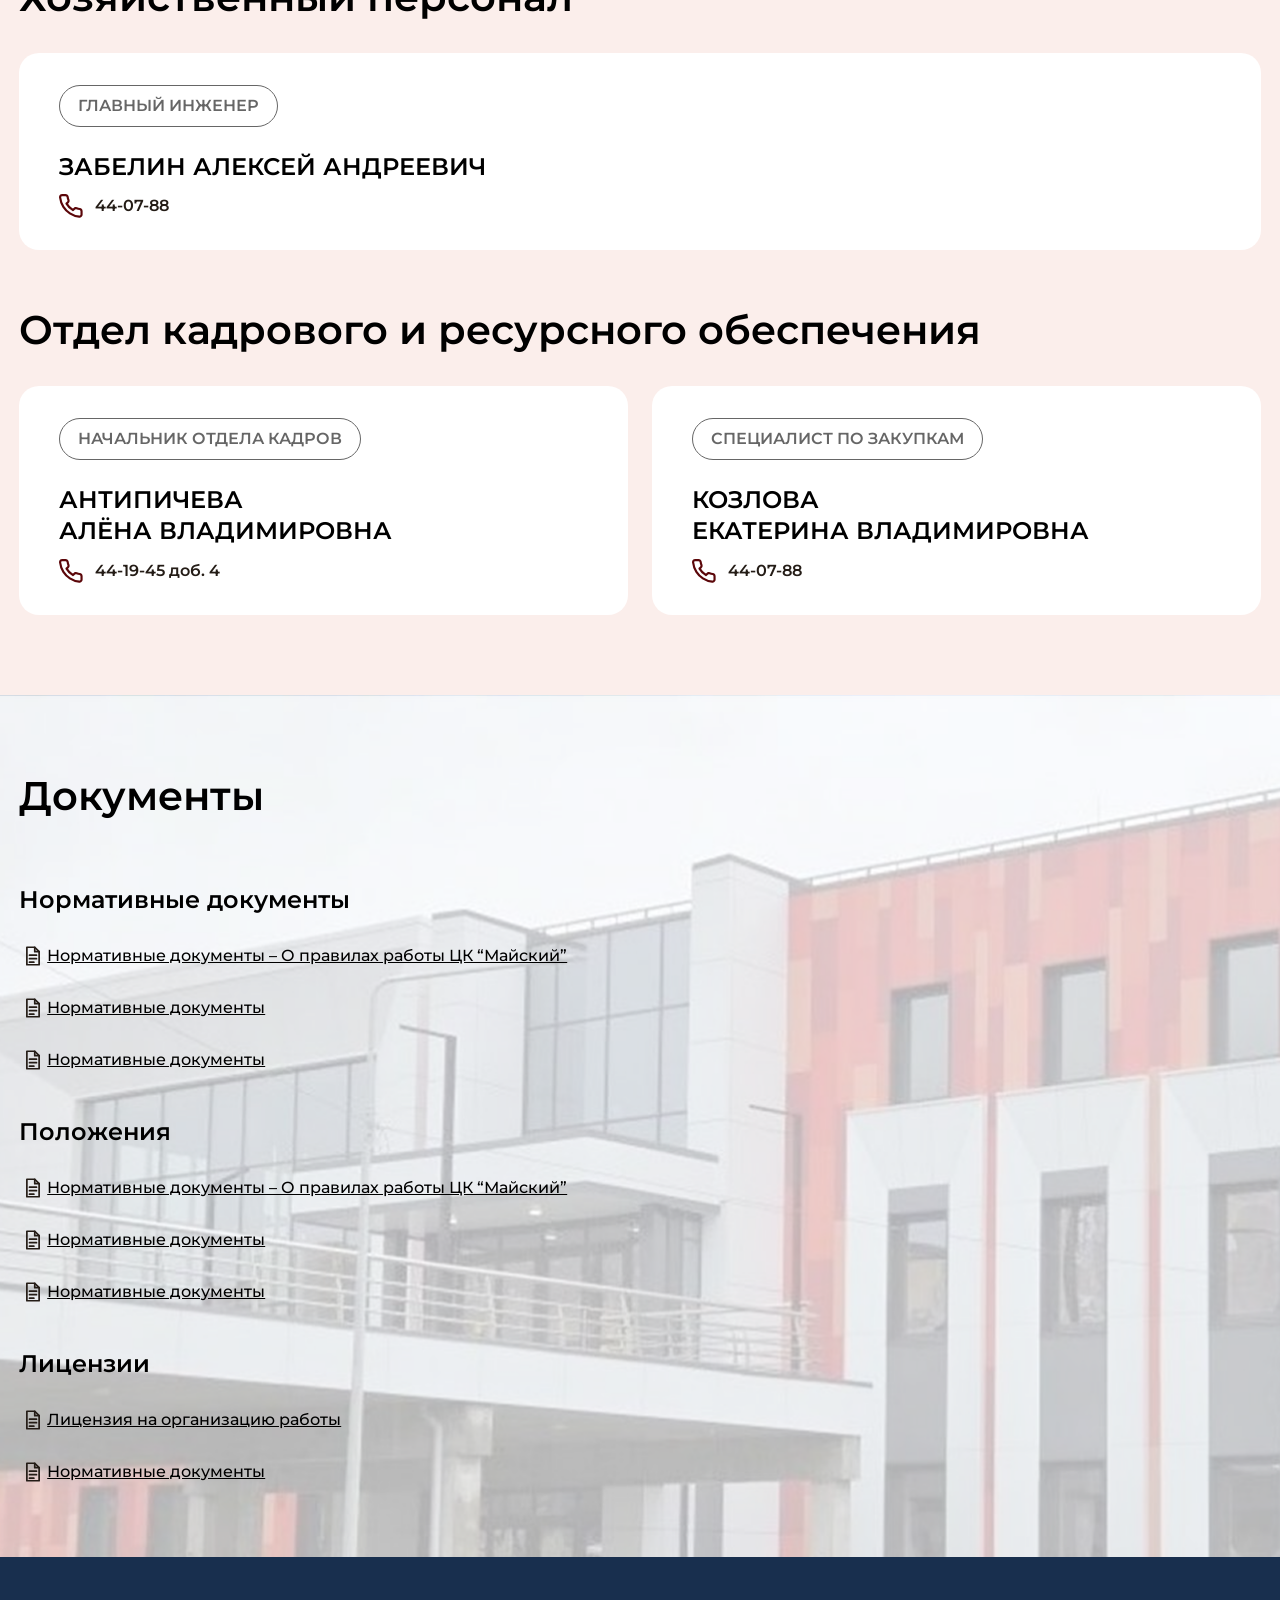
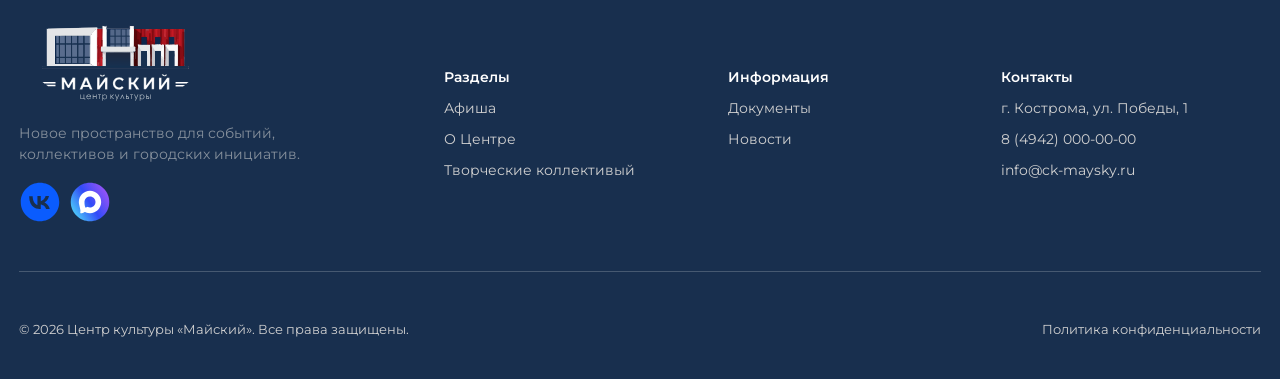
==== commit 23f6c782: "Добаивил мобильную шапку" ====
--- a/html/about.html
+++ b/html/about.html
@@ -26,10 +26,42 @@
         <a href="" class="menu__link font-semibold-16">Контакты</a>
       </div>
 
-      <button type="button" class="btn btn-primary">
+      <button type="button" class="btn btn-primary header-btn-desktop">
         <p class="font-semibold-16">Купить билет</p>
       </button>
 
+      <button id="header-btn-mob" type="button" class="btn header-btn-mob">
+        <svg class="menu-open" width="24" height="24" viewBox="0 0 24 24" fill="none" xmlns="http://www.w3.org/2000/svg">
+          <line x1="3.9" y1="5.6" x2="20.1" y2="5.6" stroke="black" stroke-width="1.8" stroke-linecap="round"/>
+          <line x1="3.9" y1="11.6" x2="20.1" y2="11.6" stroke="black" stroke-width="1.8" stroke-linecap="round"/>
+          <line x1="3.9" y1="17.6" x2="20.1" y2="17.6" stroke="black" stroke-width="1.8" stroke-linecap="round"/>
+        </svg>
+
+        <svg class="menu-close" width="24" height="24" viewBox="0 0 24 24" fill="none" xmlns="http://www.w3.org/2000/svg">
+          <path d="M18 6L6 18" stroke="black" stroke-width="2" stroke-linecap="round" stroke-linejoin="round"/>
+          <path d="M6 6L18 18" stroke="black" stroke-width="2" stroke-linecap="round" stroke-linejoin="round"/>
+        </svg>
+
+      </button>
+
+    </div>
+    <div class="mob-menu-header">
+      <button type="button" class="btn mob-button-menu mob-menu__item font-semibold-16">Главная</button>
+      <hr class="mob-menu__devider">
+      <button type="button" class="btn mob-button-menu mob-menu__item font-semibold-16">Афиша</button>
+      <hr class="mob-menu__devider">
+      <button type="button" class="btn mob-button-menu mob-menu__item font-semibold-16">Новости</button>
+      <hr class="mob-menu__devider">
+      <button type="button" class="btn mob-button-menu mob-menu__item font-semibold-16">Творческие коллективы</button>
+      <hr class="mob-menu__devider">
+      <button type="button" class="btn mob-button-menu mob-menu__item font-semibold-16">О центре</button>
+      <hr class="mob-menu__devider">
+      <button type="button" class="btn mob-button-menu mob-menu__item font-semibold-16">Информация для посетителей</button>
+      <hr class="mob-menu__devider">
+      <button type="button" class="btn mob-button-menu mob-menu__item font-semibold-16">Документы</button>
+      <hr class="mob-menu__devider">
+      <button type="button" class="btn mob-button-menu mob-menu__item font-semibold-16">Контакты</button>
+      <hr class="mob-menu__devider">
     </div>
   </header>
 
@@ -367,5 +399,6 @@
 
   </footer>
 
+  <script src="../js/openHeaderMenuMob.js"></script>
 </body>
 </html>
--- a/css/style.css
+++ b/css/style.css
@@ -89,6 +89,7 @@
 
 * {
   -webkit-tap-highlight-color: transparent;
+  transition: all 0.2s ease;
 }
 
 *::before,
@@ -352,9 +353,10 @@
 .btn-secondary {
   color: var(--brand-primary);
   border: 2px solid var(--brand-primary);
-}
-
-.btn-secondary:hover {
+  height: 35px;
+}
+
+.btn-secondary:not(.btn-cancel-opacity):hover {
   background-color: #FEDED6;
   border: 2px solid var(--brand-primary);
 }
@@ -378,6 +380,6 @@
 
 @media (max-width: 1440px) {
   .content-area {
-    max-width: 1170px;
+    max-width: 97vw;
   }
 }
--- a/css/header.css
+++ b/css/header.css
@@ -15,4 +15,69 @@
   align-items: center;
   justify-content: center;
   gap: 40px;
+}
+
+.mob-menu-header {
+  display: none;
+}
+
+.header-btn-mob {
+  padding: 0;
+  border-radius: 0;
+  margin-right: calc(3vw/2);
+}
+
+.mob-button-menu {
+  padding: 0;
+  border-radius: 0;
+  width: 100%;
+  height: 57px;
+}
+
+.mob-menu-header {
+  position: absolute;
+  inset: 0;
+  width: 100vw;
+  height: 100vh;
+  z-index: 9;
+  background-color: #FFFFFF;
+  display: flex;
+  flex-direction: column;
+  align-items: center;
+  justify-content: start;
+  padding-top: 126px;
+}
+
+.mob-menu__devider {
+  width: 100%;
+  height: 1px;
+  background-color: #DDDDDD;
+}
+
+.menu-close {
+  display: none;
+}
+
+@media (min-width: 966px) {
+  .mob-menu-header {
+    display: none !important;
+  }
+}
+
+@media (max-width: 1152px) {
+  .header__logo {
+    max-width: 103px;
+  }
+}
+
+@media (max-width: 965px) {
+  .header-menu, .header-btn-desktop {
+    display: none;
+  }
+}
+
+@media (min-width: 965px) {
+  .header-btn-mob {
+    display: none;
+  }
 }
--- a/css/footer.css
+++ b/css/footer.css
@@ -112,4 +112,12 @@
   .footer__devider {
     max-width: 1280px;
   }
+}
+
+@media (max-width: 1300px) {
+
+  .footer__up-content, .footer__devider, .footer__bottom-content {
+    width: 97vw;
+  }
+
 }
--- a/css/about.css
+++ b/css/about.css
@@ -150,7 +150,7 @@
 }
 
 .contacts-section {
-  padding: 80px;
+  padding: 80px 0;
   display: flex;
   align-items: center;
   justify-content: center;
@@ -242,7 +242,7 @@
   display: flex;
   align-items: center;
   justify-content: center;
-  padding: 71px;
+  padding: 71px 0;
 }
 
 .doc-background-img {
@@ -320,4 +320,15 @@
   text-decoration: underline;
 }
 
-/* docs */+/* docs */
+
+
+@media (max-width: 1200px) {
+  .wrapper-info__description {
+    font-size: 16px;
+  }
+
+  .info__img {
+    width: 47.36vw;
+  }
+}
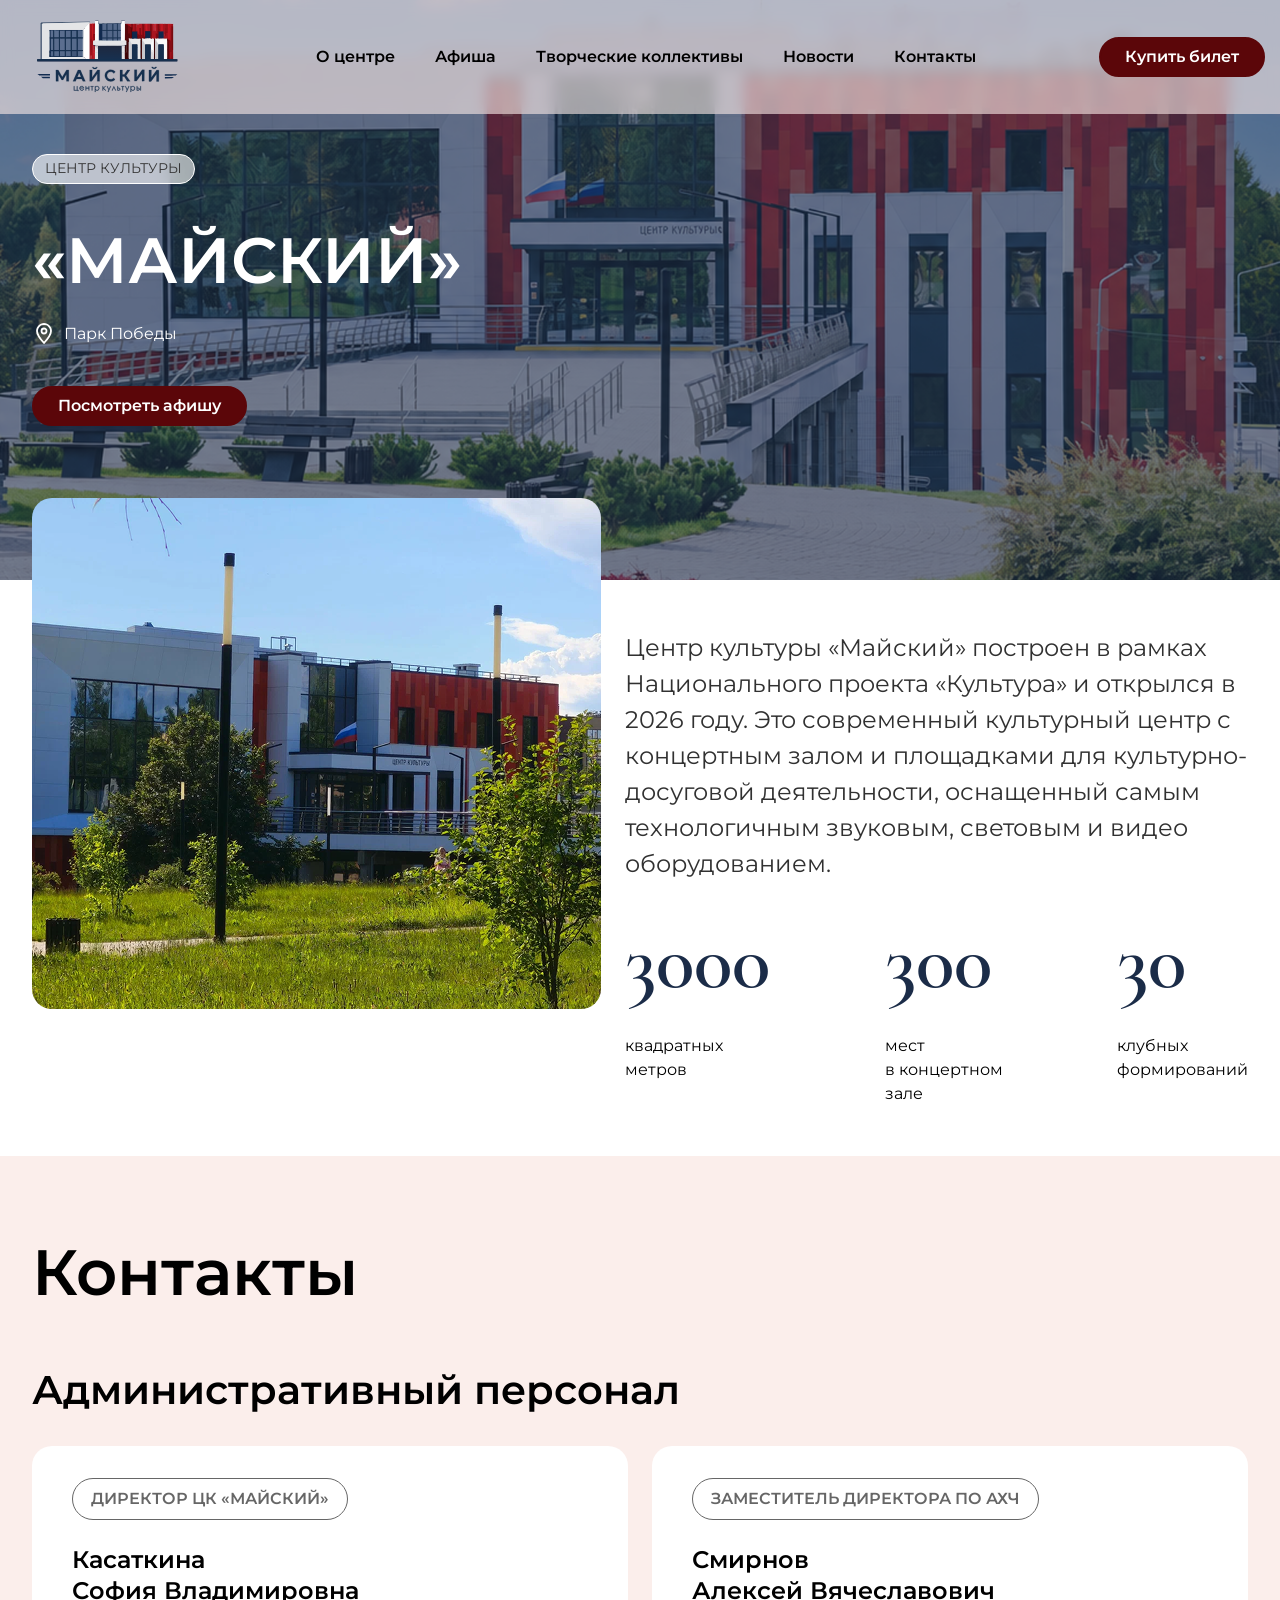
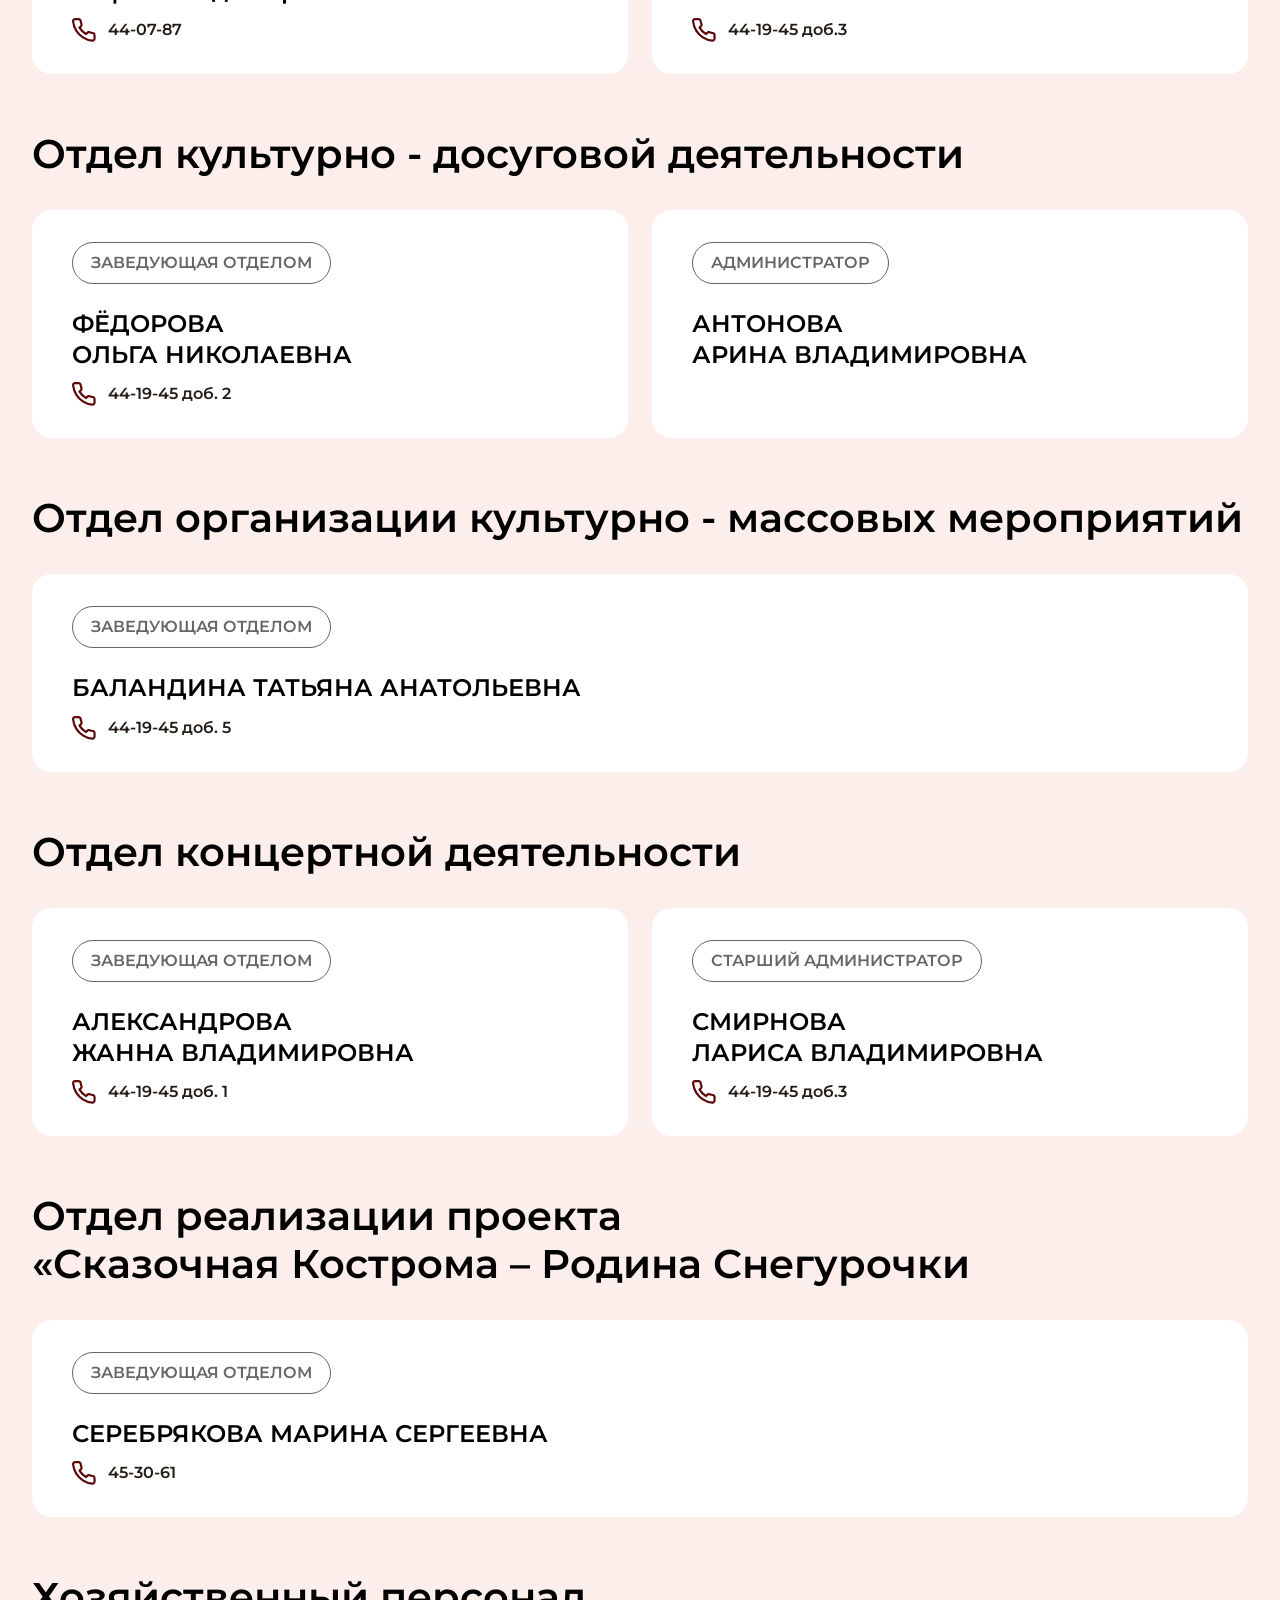
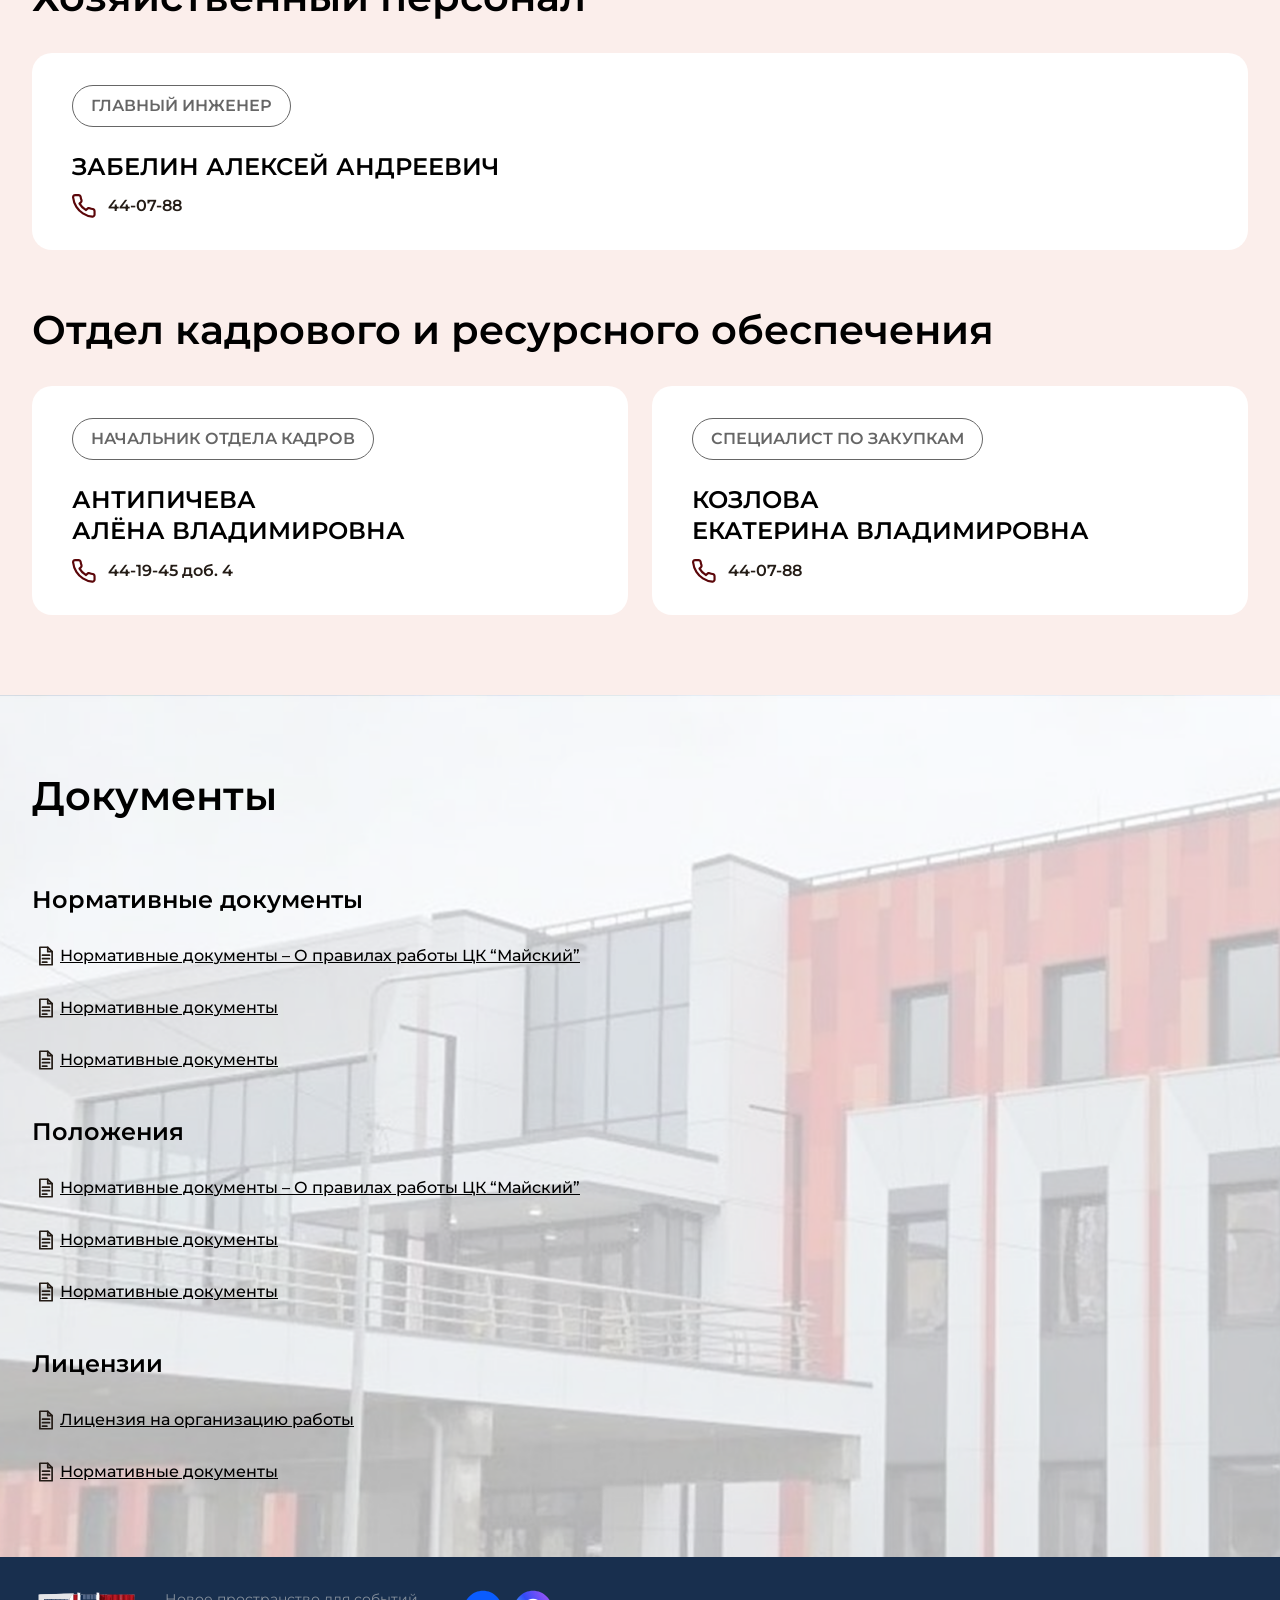
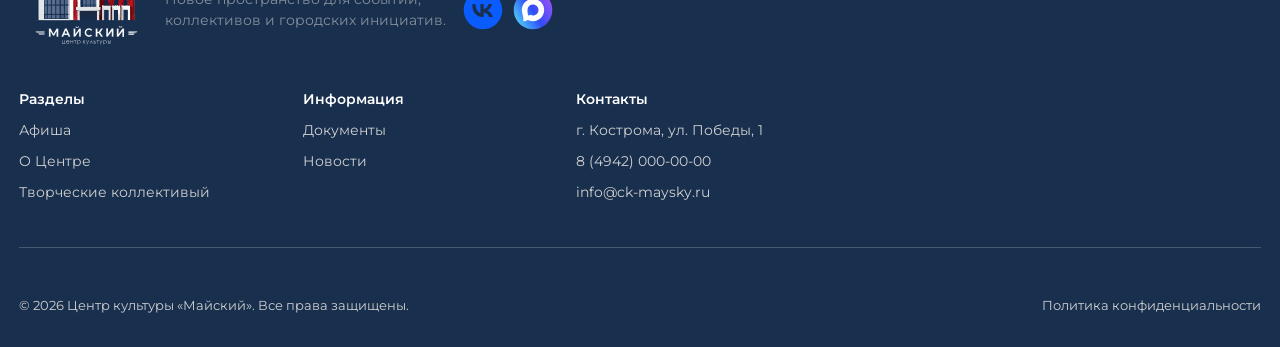
==== commit b0cd9761: "end adapt 425 about" ====
--- a/html/about.html
+++ b/html/about.html
@@ -71,7 +71,7 @@
       <div class="content-area head-content__left">
         <div class="head-section__badge font-regular-14">ЦЕНТР КУЛЬТУРЫ</div>
         <div class="head-section__text">
-          <h1 class="font-semibold-64">«МАЙСКИЙ»</h1>
+          <h1 class="head-section__text__label font-semibold-64">«Майский»</h1>
           <div class="head__location">
             <img class="location__icon" src="../src/icons/geo-white.svg" alt="">
             <p class="location__name">Парк Победы</p>
--- a/css/style.css
+++ b/css/style.css
@@ -380,6 +380,12 @@
 
 @media (max-width: 1440px) {
   .content-area {
-    max-width: 97vw;
+    max-width: 95vw;
   }
 }
+
+@media (max-width: 425px) {
+  .content-area {
+    max-width: 92.9vw;
+  }
+}
--- a/css/footer.css
+++ b/css/footer.css
@@ -120,4 +120,51 @@
     width: 97vw;
   }
 
-}+}
+
+@media (max-width: 1300px) {
+  .footer__up-content {
+    flex-direction: column;
+    align-items: start;
+    gap: 40px;
+  }
+
+  .info__wrapper {
+    flex-direction: row;
+  }
+
+  .info__logo {
+    width: 130px;
+  }
+
+  .footer {
+    padding: 32px 0;
+  }
+}
+
+@media (max-width: 592px) {
+
+  .footer {
+    gap: 24px;
+  }
+
+  .info__wrapper, .footer__menu-wrapper {
+    flex-wrap: wrap;
+    justify-content: start;
+    gap: 16px;
+  }
+  
+  .info__logo {
+    width: 109px;
+  }
+
+  .footer__bottom-content {
+    flex-direction: column;
+    align-items: start;
+    gap: 15px;
+  }
+
+  .footer__menu-wrapper {
+    row-gap: 40px;
+  }
+}
--- a/css/about.css
+++ b/css/about.css
@@ -39,6 +39,10 @@
   gap: 24px;
 }
 
+.head-section__text__label {
+  text-transform: uppercase;
+}
+
 .head__location {
   display: flex;
   align-items: center;
@@ -78,12 +82,12 @@
 }
 
 .back-img {
-  width: 102vw;
-  max-width: none;
   position: absolute;
-  top: 50%;
-  left: 50%;
-  transform: translate(-50%, -50%);
+  inset: 0;
+  width: 100%;
+  height: 100%;
+  object-fit: cover;
+  object-position: center;
   z-index: -1;
 }
 
@@ -331,4 +335,100 @@
   .info__img {
     width: 47.36vw;
   }
+}
+
+@media (max-width: 960px) {
+  .info-content {
+    flex-direction: column;
+  }
+
+  .info__img {
+    width: 100%;
+    margin-top: 0;
+  }
+
+  .contacts__label {
+    font-size: 40px;
+  }
+
+  .ci__label {
+    font-size: 24px;
+  }
+
+  .ci-card__badge {
+    font-size: 12px;
+  }
+
+  .ci-card__name {
+    font-size: 16px;
+  }
+  
+}
+
+@media (max-width: 592px) {
+  .head-section {
+    height: 680px;
+    align-items: end;
+    padding-bottom: 48px;
+  }
+
+  .head-content__left {
+    gap: 16px;
+  }
+
+  .head-section__text__label {
+    text-transform: none;
+  }
+
+  .location__name {
+    font-size: 14px;
+  }
+
+  .value-item__number {
+    font-size: 48px;
+  }
+
+  .value-item__description {
+    font-size: 14px;
+  }
+
+  .contacts-section {
+    padding: 40px 0;
+  }
+
+  .contacts-content {
+    gap: 32px;
+  }
+
+  .cont-item {
+    gap: 16px;
+  }
+
+  .ci-cards-wrapper {
+    flex-direction: column;
+  }
+
+  .documents-section {
+    padding: 40px 0 64px 0;
+  }
+
+  .documents-content {
+    gap: 24px;
+  }
+
+  .documents__label {
+    font-size: 24px;
+  }
+
+  .documents__items {
+    gap: 24px;
+  }
+
+  .doc-item__label {
+    font-size: 16px;
+  }
+
+  .doc-item__name {
+    font-size: 14px;
+  }
 }
